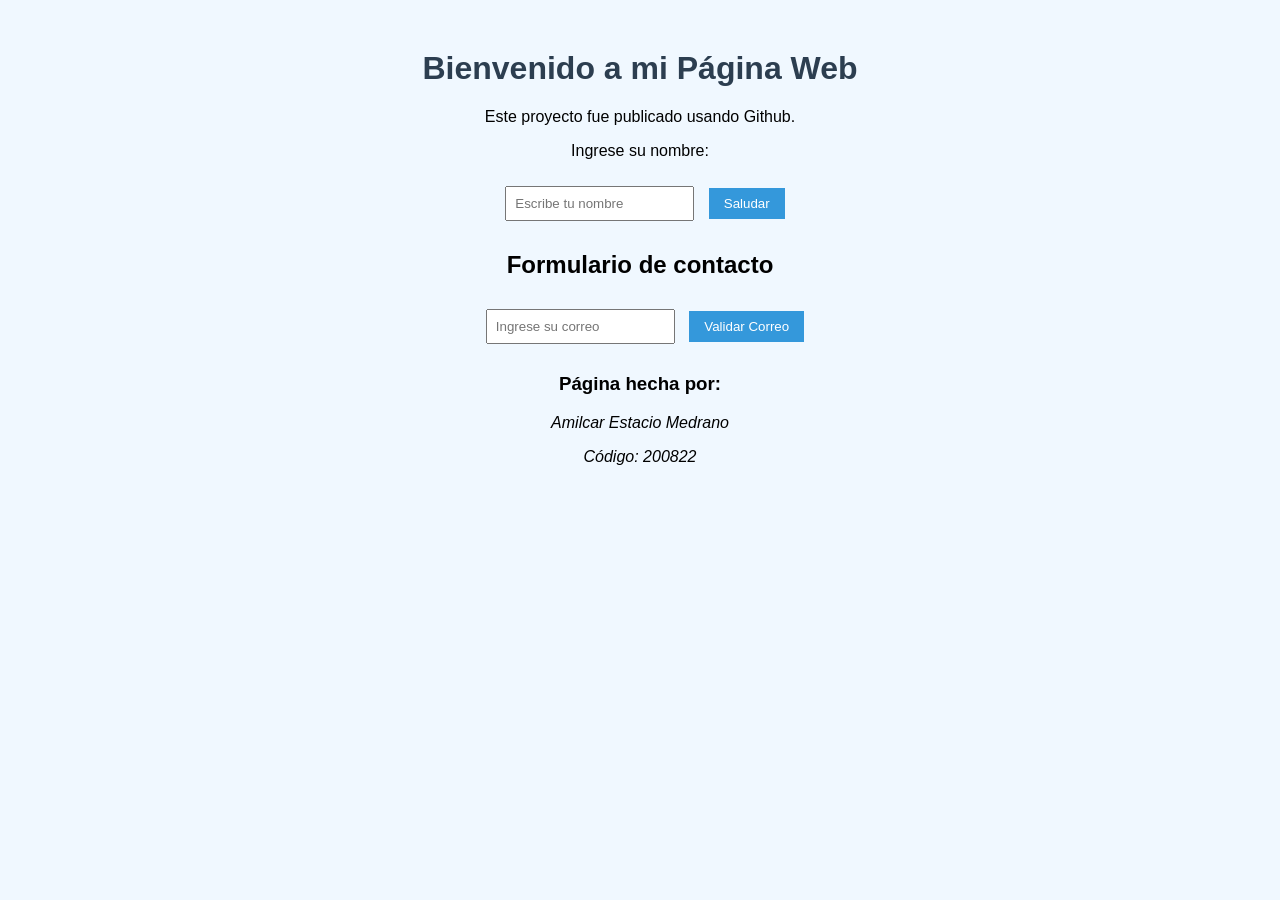
==== Propuesto01/index.html @ 5a889599 "Archivos movidos a una carpeta para mejor organización" ====
<!DOCTYPE html>
<html lang="es">
<head>
    <meta charset="UTF-8"/>
    <title>Mi proyecto Web</title>
    <!-- Enlace al archivo CSS -->
    <link rel="stylesheet" href="styles.css"/>
</head>
<body>
    <h1>Bienvenido a mi Página Web</h1>
    <p>Este proyecto fue publicado usando Github.</p>
    <p>Ingrese su nombre:</p>
    <input type="text" id="nombre" placeholder="Escribe tu nombre"/>
    <button onclick="saludar()">Saludar</button>
    <p id="resultado"></p>

    <!-- Formulario -->
    <h2>Formulario de contacto</h2>
    <input type="email" id="correo" placeholder="Ingrese su correo">
    <button onclick="validarCorreo()">Validar Correo</button>
    <p id="mensajeCorreo"></p>
    
    <!-- Enlace al archivo JavaScript -->
    <script src="script.js"></script>
    <footer>
        <h3>Página hecha por:</h3>
        <p><em>Amilcar Estacio Medrano</em></p>
        <p><em>Código: 200822</em></p>
    </footer>
</body>
</html>
---- Propuesto01/styles.css ----
body{
    font-family: Arial, sans-serif;
    background-color: #f0f8ff;
    text-align: center;
    margin-top: 50px;
}

h1{
    color:#2c3e50;
}

input{
    padding: 8px;
    margin: 10px;
}

button{
    padding: 8px 15px;
    background-color: #3498db;
    color: white;
    border: none;
    cursor: pointer;
}

button:hover{
    background-color: #2980b9;
}
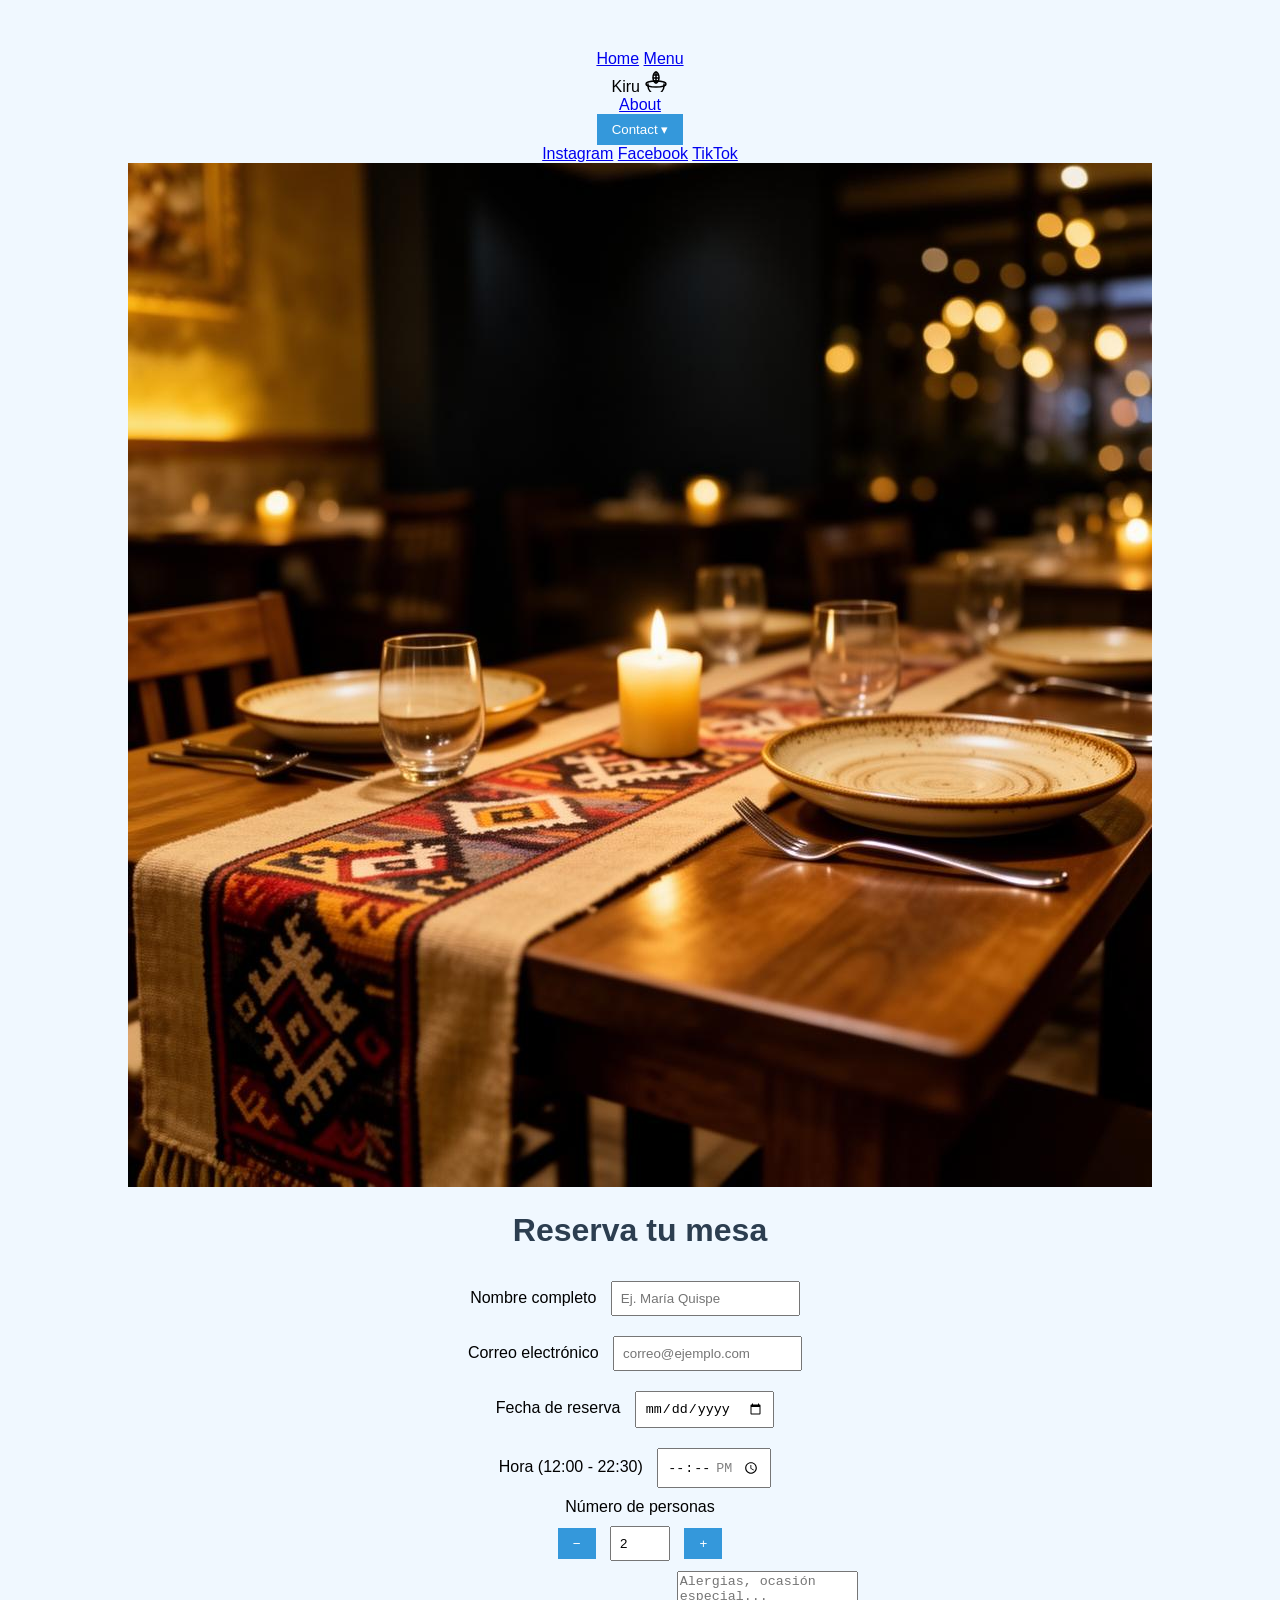
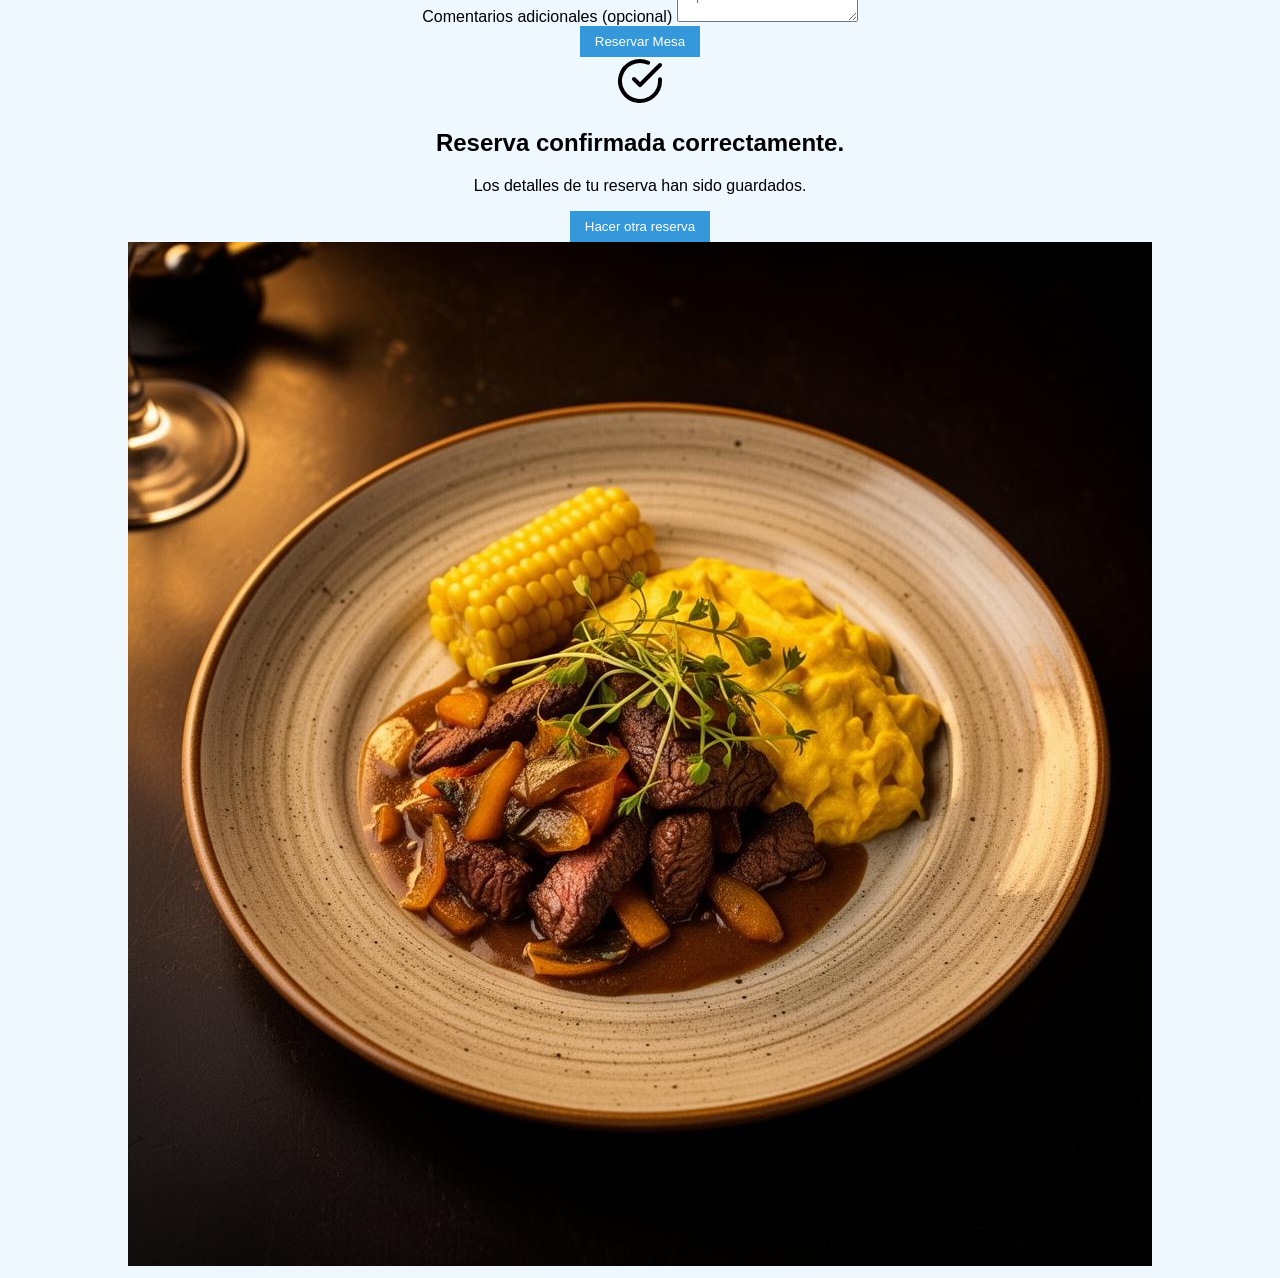
==== commit 5b3fed30: "Archivo html modificado con imagenes" ====
--- a/Propuesto01/index.html
+++ b/Propuesto01/index.html
@@ -1,31 +1,144 @@
 <!DOCTYPE html>
 <html lang="es">
+
 <head>
-    <meta charset="UTF-8"/>
-    <title>Mi proyecto Web</title>
-    <!-- Enlace al archivo CSS -->
-    <link rel="stylesheet" href="styles.css"/>
+    <meta charset="UTF-8">
+    <meta name="viewport" content="width=device-width, initial-scale=1.0">
+    <title>Kiru · Reservas | Cocina Cusqueña</title>
+    <meta name="description" content="Reserva tu mesa en Kiru, auténtica cocina cusqueña.">
+
+    <!-- Open Graph Tags -->
+    <meta property="og:title" content="Kiru · Reservas | Cocina Cusqueña">
+    <meta property="og:description" content="Reserva tu mesa en Kiru, auténtica cocina cusqueña.">
+    <meta property="og:type" content="website">
+
+    <!-- Fonts -->
+    <link rel="preconnect" href="https://fonts.googleapis.com">
+    <link rel="preconnect" href="https://fonts.gstatic.com" crossorigin>
+    <link
+        href="https://fonts.googleapis.com/css2?family=Cormorant+Garamond:wght@400;600&family=Inter:wght@300;400;500;600&display=swap"
+        rel="stylesheet">
+
+    <link rel="stylesheet" href="styles.css">
 </head>
+
 <body>
-    <h1>Bienvenido a mi Página Web</h1>
-    <p>Este proyecto fue publicado usando Github.</p>
-    <p>Ingrese su nombre:</p>
-    <input type="text" id="nombre" placeholder="Escribe tu nombre"/>
-    <button onclick="saludar()">Saludar</button>
-    <p id="resultado"></p>
+    <nav class="navbar">
+        <div class="nav-left">
+            <a href="#">Home</a>
+            <a href="#">Menu</a>
+        </div>
+        <div class="nav-center">
+            <div class="logo">
+                Kiru
+                <svg width="24" height="24" viewBox="0 0 24 24" fill="none" stroke="currentColor" stroke-width="1.5"
+                    stroke-linecap="round" stroke-linejoin="round" class="logo-icon">
+                    <ellipse cx="12" cy="16" rx="10" ry="3" />
+                    <path d="M4 16v2a8 8 0 0 0 16 0v-2" />
+                    <path d="M12 4c-1.5 0-3 2.5-3 5.5s1.5 5.5 3 5.5 3-2.5 3-5.5S13.5 4 12 4z" />
+                    <path d="M12 4v11" />
+                    <path d="M10 7h4" />
+                    <path d="M9.5 10h5" />
+                    <path d="M10 13h4" />
+                </svg>
+            </div>
+        </div>
+        <div class="nav-right">
+            <a href="#">About</a>
+            <div class="dropdown-container">
+                <button id="socialBtn" class="dropdown-btn" aria-haspopup="true" aria-expanded="false">Contact
+                    ▾</button>
+                <div id="socialDropdown" class="dropdown-menu">
+                    <a href="#">Instagram</a>
+                    <a href="#">Facebook</a>
+                    <a href="#">TikTok</a>
+                </div>
+            </div>
+        </div>
+    </nav>
 
-    <!-- Formulario -->
-    <h2>Formulario de contacto</h2>
-    <input type="email" id="correo" placeholder="Ingrese su correo">
-    <button onclick="validarCorreo()">Validar Correo</button>
-    <p id="mensajeCorreo"></p>
-    
-    <!-- Enlace al archivo JavaScript -->
+    <main class="layout">
+        <div class="col-left">
+            <div class="image-mask mask-left"></div>
+            <img src="Imgs/ImageRestaurant.jfif" alt="Ambiente restaurante Kiru" class="bg-image">
+        </div>
+
+        <div class="col-center">
+            <div class="card" id="reservationCard">
+                <div id="formSection">
+                    <h1>Reserva tu mesa</h1>
+                    <form id="reservationForm" novalidate>
+                        <div class="form-group">
+                            <label for="nombre">Nombre completo</label>
+                            <input type="text" id="nombre" name="nombre" placeholder="Ej. María Quispe">
+                            <span class="error" id="error-nombre"></span>
+                        </div>
+
+                        <div class="form-group">
+                            <label for="correo">Correo electrónico</label>
+                            <input type="email" id="correo" name="correo" placeholder="correo@ejemplo.com">
+                            <span class="error" id="error-correo"></span>
+                        </div>
+
+                        <div class="form-row">
+                            <div class="form-group half">
+                                <label for="fecha">Fecha de reserva</label>
+                                <input type="date" id="fecha" name="fecha">
+                                <span class="error" id="error-fecha"></span>
+                            </div>
+                            <div class="form-group half">
+                                <label for="hora">Hora (12:00 - 22:30)</label>
+                                <input type="time" id="hora" name="hora" min="12:00" max="22:30">
+                                <span class="error" id="error-hora"></span>
+                            </div>
+                        </div>
+
+                        <div class="form-group">
+                            <label for="personas">Número de personas</label>
+                            <div class="stepper">
+                                <button type="button" id="btnMinus" aria-label="Disminuir personas">−</button>
+                                <input type="number" id="personas" name="personas" value="2" min="1" max="12" readonly>
+                                <button type="button" id="btnPlus" aria-label="Aumentar personas">+</button>
+                            </div>
+                            <span class="error" id="error-personas"></span>
+                        </div>
+
+                        <div class="form-group">
+                            <label for="comentarios">Comentarios adicionales (opcional)</label>
+                            <textarea id="comentarios" name="comentarios" rows="3"
+                                placeholder="Alergias, ocasión especial..."></textarea>
+                            <span class="error" id="error-comentarios"></span>
+                        </div>
+
+                        <button type="submit" class="btn-primary">Reservar Mesa</button>
+                    </form>
+                </div>
+
+                <div id="successSection" class="hidden">
+                    <div class="success-icon">
+                        <svg width="48" height="48" viewBox="0 0 24 24" fill="none" stroke="currentColor"
+                            stroke-width="2" stroke-linecap="round" stroke-linejoin="round">
+                            <path d="M22 11.08V12a10 10 0 1 1-5.93-9.14"></path>
+                            <polyline points="22 4 12 14.01 9 11.01"></polyline>
+                        </svg>
+                    </div>
+                    <h2>Reserva confirmada correctamente.</h2>
+                    <p>Los detalles de tu reserva han sido guardados.</p>
+                    <div class="summary" id="summaryDetails">
+                        <!-- Summary details injected via JS -->
+                    </div>
+                    <button id="btnReset" class="btn-secondary">Hacer otra reserva</button>
+                </div>
+            </div>
+        </div>
+
+        <div class="col-right">
+            <div class="image-mask mask-right"></div>
+            <img src="Imgs/Plates.jfif" alt="Plato típico cusqueño" class="bg-image">
+        </div>
+    </main>
+
     <script src="script.js"></script>
-    <footer>
-        <h3>Página hecha por:</h3>
-        <p><em>Amilcar Estacio Medrano</em></p>
-        <p><em>Código: 200822</em></p>
-    </footer>
 </body>
+
 </html>
